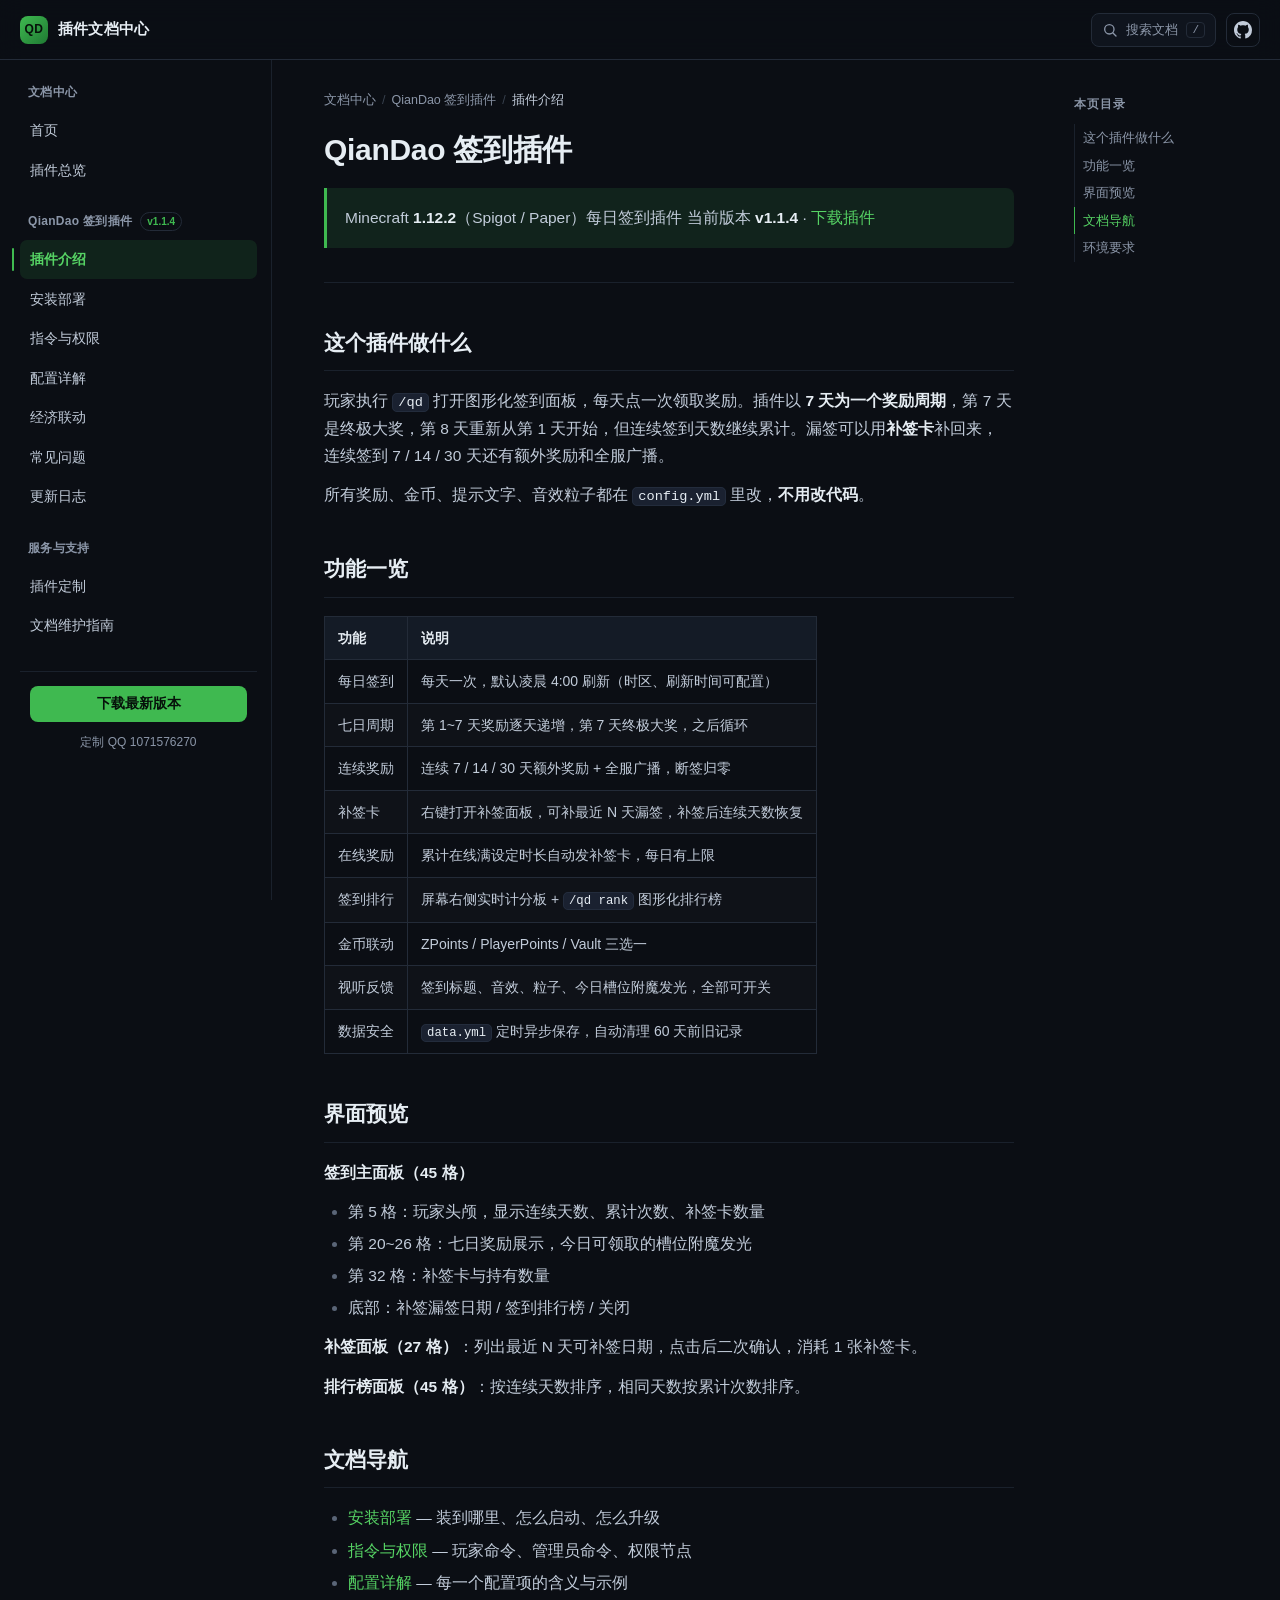
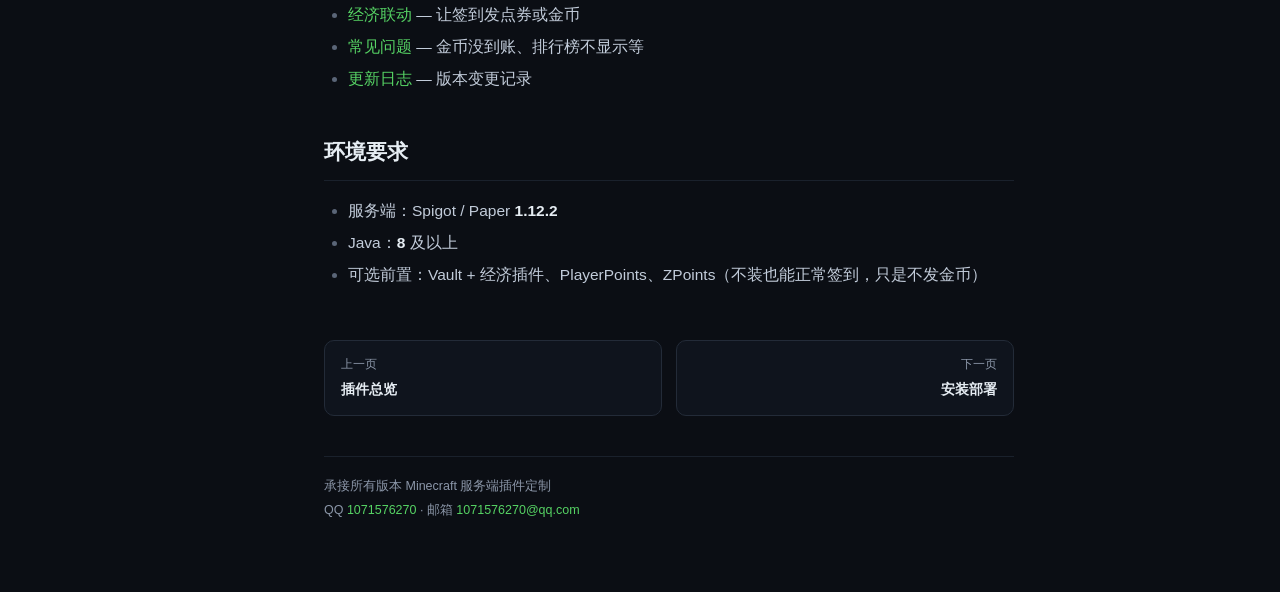
==== docs/qiantao/index.html @ 8c79db89 "feat(docs): 新增 GitHub Pages 文档站 - docs-src/ 存放 Markdown 源文件与站点配置 - tools/build_wiki.py 生成静态站（侧边栏/目录/" ====
<!DOCTYPE html>
<html lang="zh-CN" data-root="../">
<head>
<meta charset="utf-8">
<meta name="viewport" content="width=device-width, initial-scale=1">
<title>插件介绍 · 插件文档中心</title>
<meta name="description" content="QianDao 签到插件功能总览">
<link rel="icon" href="data:image/svg+xml,%3Csvg xmlns='http://www.w3.org/2000/svg' viewBox='0 0 32 32'%3E%3Crect width='32' height='32' rx='7' fill='%230d1117'/%3E%3Cpath d='M9 8h9a5 5 0 0 1 0 10H9z' fill='none' stroke='%233fb950' stroke-width='2.6' stroke-linejoin='round'/%3E%3Cpath d='M9 18h11a5 5 0 0 1 0 10H9z' fill='none' stroke='%23e3b341' stroke-width='2.6' stroke-linejoin='round'/%3E%3C/svg%3E">
<link rel="stylesheet" href="../assets/style.css">
</head>
<body>
<header class="topbar">
  <button class="menu-btn" id="menuBtn" aria-label="菜单">
    <svg viewBox="0 0 24 24" width="20" height="20" aria-hidden="true"><path d="M4 7h16M4 12h16M4 17h16" stroke="currentColor" stroke-width="2" stroke-linecap="round"/></svg>
  </button>
  <a class="brand" href="../index.html">
    <span class="brand-mark">QD</span>
    <span class="brand-text">插件文档中心</span>
  </a>
  <div class="topbar-right">
    <button class="search-btn" id="searchBtn" type="button">
      <svg viewBox="0 0 24 24" width="16" height="16" aria-hidden="true"><circle cx="11" cy="11" r="7" fill="none" stroke="currentColor" stroke-width="2"/><path d="M16.5 16.5 21 21" stroke="currentColor" stroke-width="2" stroke-linecap="round"/></svg>
      <span>搜索文档</span>
      <kbd>/</kbd>
    </button>
    <a class="gh-link" href="https://github.com/zhaobuobuo114/klkhk-plugin_qiandao" target="_blank" rel="noopener" aria-label="GitHub 仓库">
      <svg viewBox="0 0 16 16" width="18" height="18" aria-hidden="true"><path fill="currentColor" d="M8 0C3.58 0 0 3.58 0 8c0 3.54 2.29 6.53 5.47 7.59.4.07.55-.17.55-.38 0-.19-.01-.82-.01-1.49-2.01.37-2.53-.49-2.69-.94-.09-.23-.48-.94-.82-1.13-.28-.15-.68-.52-.01-.53.63-.01 1.08.58 1.23.82.72 1.21 1.87.87 2.33.66.07-.52.28-.87.51-1.07-1.78-.2-3.64-.89-3.64-3.95 0-.87.31-1.59.82-2.15-.08-.2-.36-1.02.08-2.12 0 0 .67-.21 2.2.82.64-.18 1.32-.27 2-.27s1.36.09 2 .27c1.53-1.04 2.2-.82 2.2-.82.44 1.1.16 1.92.08 2.12.51.56.82 1.27.82 2.15 0 3.07-1.87 3.75-3.65 3.95.29.25.54.73.54 1.48 0 1.07-.01 1.93-.01 2.2 0 .21.15.46.55.38A8.01 8.01 0 0 0 16 8c0-4.42-3.58-8-8-8z"/></svg>
    </a>
  </div>
</header>
<div class="scrim" id="scrim"></div>
<div class="layout">
  <aside class="sidebar" id="sidebar">
    <nav class="nav"><div class="nav-group">
<div class="nav-title">文档中心</div>
<ul class="nav-items">
<li><a class="nav-link" href="../index.html">首页</a></li>
<li><a class="nav-link" href="../plugins.html">插件总览</a></li>
</ul></div>
<div class="nav-group">
<div class="nav-title">QianDao 签到插件<span class="nav-badge">v1.1.4</span></div>
<ul class="nav-items">
<li><a class="nav-link is-active" href="../qiantao/index.html">插件介绍</a></li>
<li><a class="nav-link" href="../qiantao/install.html">安装部署</a></li>
<li><a class="nav-link" href="../qiantao/commands.html">指令与权限</a></li>
<li><a class="nav-link" href="../qiantao/config.html">配置详解</a></li>
<li><a class="nav-link" href="../qiantao/economy.html">经济联动</a></li>
<li><a class="nav-link" href="../qiantao/faq.html">常见问题</a></li>
<li><a class="nav-link" href="../qiantao/changelog.html">更新日志</a></li>
</ul></div>
<div class="nav-group">
<div class="nav-title">服务与支持</div>
<ul class="nav-items">
<li><a class="nav-link" href="../custom.html">插件定制</a></li>
<li><a class="nav-link" href="../maintain.html">文档维护指南</a></li>
</ul></div></nav>
    <div class="sidebar-foot">
      <a class="btn-download" href="https://github.com/zhaobuobuo114/klkhk-plugin_qiandao/releases/latest" target="_blank" rel="noopener">下载最新版本</a>
      <div class="sidebar-contact">定制 QQ 1071576270</div>
    </div>
  </aside>
  <main class="main">
    <div class="crumb"><a href="../index.html">文档中心</a><span class="sep">/</span><span>QianDao 签到插件</span><span class="sep">/</span><span class="cur">插件介绍</span></div>
    <article class="markdown"><h1 id="qiandao">QianDao 签到插件</h1>
<blockquote>
<p>Minecraft <strong>1.12.2</strong>（Spigot / Paper）每日签到插件
当前版本 <strong>v1.1.4</strong> · <a target="_blank" rel="noopener" href="https://github.com/zhaobuobuo114/klkhk-plugin_qiandao/releases/latest">下载插件</a></p>
</blockquote>
<hr />
<h2 id="_1">这个插件做什么</h2>
<p>玩家执行 <code>/qd</code> 打开图形化签到面板，每天点一次领取奖励。插件以 <strong>7 天为一个奖励周期</strong>，第 7 天是终极大奖，第 8 天重新从第 1 天开始，但连续签到天数继续累计。漏签可以用<strong>补签卡</strong>补回来，连续签到 7 / 14 / 30 天还有额外奖励和全服广播。</p>
<p>所有奖励、金币、提示文字、音效粒子都在 <code>config.yml</code> 里改，<strong>不用改代码</strong>。</p>
<h2 id="_2">功能一览</h2>
<table>
<thead>
<tr>
<th>功能</th>
<th>说明</th>
</tr>
</thead>
<tbody>
<tr>
<td>每日签到</td>
<td>每天一次，默认凌晨 4:00 刷新（时区、刷新时间可配置）</td>
</tr>
<tr>
<td>七日周期</td>
<td>第 1~7 天奖励逐天递增，第 7 天终极大奖，之后循环</td>
</tr>
<tr>
<td>连续奖励</td>
<td>连续 7 / 14 / 30 天额外奖励 + 全服广播，断签归零</td>
</tr>
<tr>
<td>补签卡</td>
<td>右键打开补签面板，可补最近 N 天漏签，补签后连续天数恢复</td>
</tr>
<tr>
<td>在线奖励</td>
<td>累计在线满设定时长自动发补签卡，每日有上限</td>
</tr>
<tr>
<td>签到排行</td>
<td>屏幕右侧实时计分板 + <code>/qd rank</code> 图形化排行榜</td>
</tr>
<tr>
<td>金币联动</td>
<td>ZPoints / PlayerPoints / Vault 三选一</td>
</tr>
<tr>
<td>视听反馈</td>
<td>签到标题、音效、粒子、今日槽位附魔发光，全部可开关</td>
</tr>
<tr>
<td>数据安全</td>
<td><code>data.yml</code> 定时异步保存，自动清理 60 天前旧记录</td>
</tr>
</tbody>
</table>
<h2 id="_3">界面预览</h2>
<p><strong>签到主面板（45 格）</strong></p>
<ul>
<li>第 5 格：玩家头颅，显示连续天数、累计次数、补签卡数量</li>
<li>第 20~26 格：七日奖励展示，今日可领取的槽位附魔发光</li>
<li>第 32 格：补签卡与持有数量</li>
<li>底部：补签漏签日期 / 签到排行榜 / 关闭</li>
</ul>
<p><strong>补签面板（27 格）</strong>：列出最近 N 天可补签日期，点击后二次确认，消耗 1 张补签卡。</p>
<p><strong>排行榜面板（45 格）</strong>：按连续天数排序，相同天数按累计次数排序。</p>
<h2 id="_4">文档导航</h2>
<ul>
<li><a href="install.html">安装部署</a> — 装到哪里、怎么启动、怎么升级</li>
<li><a href="commands.html">指令与权限</a> — 玩家命令、管理员命令、权限节点</li>
<li><a href="config.html">配置详解</a> — 每一个配置项的含义与示例</li>
<li><a href="economy.html">经济联动</a> — 让签到发点券或金币</li>
<li><a href="faq.html">常见问题</a> — 金币没到账、排行榜不显示等</li>
<li><a href="changelog.html">更新日志</a> — 版本变更记录</li>
</ul>
<h2 id="_5">环境要求</h2>
<ul>
<li>服务端：Spigot / Paper <strong>1.12.2</strong></li>
<li>Java：<strong>8</strong> 及以上</li>
<li>可选前置：Vault + 经济插件、PlayerPoints、ZPoints（不装也能正常签到，只是不发金币）</li>
</ul></article>
    <nav class="pager"><a class="pager-prev" href="../plugins.html"><span>上一页</span><strong>插件总览</strong></a><a class="pager-next" href="../qiantao/install.html"><span>下一页</span><strong>安装部署</strong></a></nav>
    <footer class="pagefoot">
      <div>承接所有版本 Minecraft 服务端插件定制</div>
      <div>QQ <a href="https://wpa.qq.com/msgrd?v=3&uin=1071576270&site=qq&menu=yes" target="_blank" rel="noopener">1071576270</a> · 邮箱 <a href="mailto:1071576270@qq.com">1071576270@qq.com</a></div>
    </footer>
  </main>
  <aside class="toc" id="toc">
    <div class="toc-title">本页目录</div>
    <ul class="toc-list"><li><a href="#_1">这个插件做什么</a></li><li><a href="#_2">功能一览</a></li><li><a href="#_3">界面预览</a></li><li><a href="#_4">文档导航</a></li><li><a href="#_5">环境要求</a></li></ul>
  </aside>
</div>
<div class="search-modal" id="searchModal" hidden>
  <div class="search-panel">
    <div class="search-head">
      <svg viewBox="0 0 24 24" width="18" height="18" aria-hidden="true"><circle cx="11" cy="11" r="7" fill="none" stroke="currentColor" stroke-width="2"/><path d="M16.5 16.5 21 21" stroke="currentColor" stroke-width="2" stroke-linecap="round"/></svg>
      <input id="searchInput" type="search" placeholder="搜索文档标题、配置项、指令…" autocomplete="off">
      <button id="searchClose" type="button" aria-label="关闭">ESC</button>
    </div>
    <div class="search-results" id="searchResults"></div>
  </div>
</div>
<script src="../assets/app.js"></script>
</body>
</html>
---- docs/assets/style.css ----
:root {
  --bg: #0b0e14;
  --bg-soft: #0e131b;
  --panel: #0f141d;
  --panel-2: #141b26;
  --border: #232b38;
  --border-soft: #1a212c;
  --text: #e6edf3;
  --text-2: #c2ccda;
  --muted: #8b96a8;
  --accent: #3fb950;
  --accent-2: #56d364;
  --accent-soft: rgba(63, 185, 80, 0.12);
  --gold: #e3b341;
  --radius: 10px;
  --topbar-h: 60px;
  --sidebar-w: 272px;
  --toc-w: 214px;
  --font: -apple-system, BlinkMacSystemFont, "Segoe UI", "PingFang SC",
    "Hiragino Sans GB", "Microsoft YaHei", "Helvetica Neue", Arial, sans-serif;
  --mono: ui-monospace, SFMono-Regular, "JetBrains Mono", "Cascadia Code",
    Consolas, "Liberation Mono", monospace;
}

* { box-sizing: border-box; }
html { scroll-behavior: smooth; scroll-padding-top: 84px; }

body {
  margin: 0;
  background: var(--bg);
  color: var(--text);
  font-family: var(--font);
  font-size: 15.5px;
  line-height: 1.75;
  -webkit-font-smoothing: antialiased;
}

a { color: var(--accent-2); text-decoration: none; }
a:hover { text-decoration: underline; }

/* topbar */
.topbar {
  position: sticky;
  top: 0;
  z-index: 50;
  height: var(--topbar-h);
  display: flex;
  align-items: center;
  gap: 12px;
  padding: 0 20px;
  background: rgba(11, 14, 20, 0.86);
  backdrop-filter: saturate(160%) blur(12px);
  border-bottom: 1px solid var(--border);
}

.menu-btn {
  display: none;
  align-items: center;
  justify-content: center;
  width: 34px;
  height: 34px;
  border: 1px solid var(--border);
  border-radius: 8px;
  background: transparent;
  color: var(--text-2);
  cursor: pointer;
}

.brand {
  display: flex;
  align-items: center;
  gap: 10px;
  color: var(--text);
  font-weight: 650;
  letter-spacing: 0.2px;
}
.brand:hover { text-decoration: none; }

.brand-mark {
  display: inline-flex;
  align-items: center;
  justify-content: center;
  width: 28px;
  height: 28px;
  border-radius: 8px;
  background: linear-gradient(135deg, var(--accent) 0%, #1f7a33 100%);
  color: #06110a;
  font-size: 12px;
  font-weight: 800;
  letter-spacing: 0.4px;
}
.brand-text { font-size: 15px; }

.topbar-right { margin-left: auto; display: flex; align-items: center; gap: 10px; }

.search-btn {
  display: flex;
  align-items: center;
  gap: 8px;
  height: 34px;
  padding: 0 10px;
  border: 1px solid var(--border);
  border-radius: 8px;
  background: var(--panel);
  color: var(--muted);
  font-size: 13px;
  font-family: inherit;
  cursor: pointer;
  transition: border-color 0.15s, color 0.15s;
}
.search-btn:hover { border-color: #354152; color: var(--text-2); }
.search-btn kbd {
  font-family: var(--mono);
  font-size: 11px;
  padding: 1px 5px;
  border: 1px solid var(--border);
  border-radius: 4px;
  color: var(--muted);
}

.gh-link {
  display: inline-flex;
  align-items: center;
  justify-content: center;
  width: 34px;
  height: 34px;
  border: 1px solid var(--border);
  border-radius: 8px;
  color: var(--text-2);
}
.gh-link:hover { border-color: #354152; }

/* layout */
.layout {
  display: grid;
  grid-template-columns: var(--sidebar-w) minmax(0, 1fr) var(--toc-w);
  align-items: start;
  max-width: 1440px;
  margin: 0 auto;
}

.sidebar {
  position: sticky;
  top: var(--topbar-h);
  height: calc(100vh - var(--topbar-h));
  overflow-y: auto;
  padding: 22px 14px 28px 20px;
  border-right: 1px solid var(--border-soft);
}
.sidebar::-webkit-scrollbar, .toc::-webkit-scrollbar { width: 8px; }
.sidebar::-webkit-scrollbar-thumb, .toc::-webkit-scrollbar-thumb {
  background: #1e2632;
  border-radius: 4px;
}

.nav-group { margin-bottom: 22px; }
.nav-title {
  display: flex;
  align-items: center;
  gap: 8px;
  padding: 0 8px;
  margin-bottom: 8px;
  font-size: 12px;
  font-weight: 700;
  letter-spacing: 0.3px;
  color: var(--muted);
}
.nav-badge {
  padding: 0 6px;
  border: 1px solid var(--border);
  border-radius: 20px;
  font-size: 10px;
  letter-spacing: 0;
  color: var(--accent);
  text-transform: none;
}
.nav-items { list-style: none; margin: 0; padding: 0; }
.nav-link {
  position: relative;
  display: block;
  padding: 7px 10px;
  margin: 1px 0;
  border-radius: 7px;
  color: var(--text-2);
  font-size: 14px;
  transition: background 0.12s, color 0.12s;
}
.nav-link:hover { background: var(--panel-2); color: var(--text); text-decoration: none; }
.nav-link.is-active { background: var(--accent-soft); color: var(--accent-2); font-weight: 600; }
.nav-link.is-active::before {
  content: "";
  position: absolute;
  left: -8px;
  top: 8px;
  bottom: 8px;
  width: 2px;
  border-radius: 2px;
  background: var(--accent);
}

.sidebar-foot {
  margin-top: 26px;
  padding: 14px 10px 0;
  border-top: 1px solid var(--border-soft);
}
.btn-download {
  display: flex;
  align-items: center;
  justify-content: center;
  height: 36px;
  border-radius: 8px;
  background: var(--accent);
  color: #06110a;
  font-size: 13.5px;
  font-weight: 650;
}
.btn-download:hover { background: var(--accent-2); text-decoration: none; }
.sidebar-contact { margin-top: 10px; text-align: center; font-size: 12px; color: var(--muted); }

/* main */
.main { min-width: 0; padding: 30px 52px 70px; }

.crumb {
  display: flex;
  flex-wrap: wrap;
  gap: 6px;
  align-items: center;
  font-size: 12.5px;
  color: var(--muted);
  margin-bottom: 18px;
}
.crumb a { color: var(--muted); }
.crumb .sep { color: #39424f; }
.crumb .cur { color: var(--text-2); }

.markdown { max-width: 820px; }
.markdown > h1 {
  margin: 0 0 18px;
  font-size: 30px;
  line-height: 1.35;
  letter-spacing: -0.3px;
  font-weight: 700;
}
.markdown h2 {
  margin: 42px 0 16px;
  padding-bottom: 9px;
  font-size: 21px;
  font-weight: 650;
  border-bottom: 1px solid var(--border-soft);
  scroll-margin-top: 84px;
}
.markdown h3 { margin: 30px 0 12px; font-size: 17px; font-weight: 650; scroll-margin-top: 84px; }
.markdown h4 { margin: 24px 0 10px; font-size: 15.5px; }
.markdown p { margin: 12px 0; color: var(--text-2); }
.markdown ul, .markdown ol { margin: 12px 0; padding-left: 24px; color: var(--text-2); }
.markdown li { margin: 5px 0; }
.markdown li::marker { color: #5a6577; }
.markdown hr { margin: 34px 0; border: 0; height: 1px; background: var(--border-soft); }
.markdown strong { color: var(--text); }

.markdown blockquote {
  margin: 18px 0;
  padding: 12px 18px;
  border-left: 3px solid var(--accent);
  border-radius: 0 8px 8px 0;
  background: var(--accent-soft);
  color: var(--text-2);
}
.markdown blockquote p { margin: 4px 0; }

.markdown p, .markdown li, .markdown td, .markdown blockquote { overflow-wrap: break-word; }

.markdown code {
  font-family: var(--mono);
  font-size: 0.88em;
  padding: 1px 5px;
  border-radius: 5px;
  background: #1a2130;
  border: 1px solid #232c3c;
  color: #e6edf3;
  white-space: normal;
  overflow-wrap: anywhere;
}
.markdown pre {
  position: relative;
  margin: 16px 0;
  padding: 16px 18px;
  overflow-x: auto;
  border: 1px solid var(--border);
  border-radius: var(--radius);
  background: #090d13;
  line-height: 1.6;
}
.markdown pre code {
  padding: 0;
  border: 0;
  background: none;
  font-size: 13px;
  white-space: pre;
  color: #d7e0ea;
}

.copy-btn {
  position: absolute;
  top: 8px;
  right: 8px;
  padding: 3px 9px;
  border: 1px solid var(--border);
  border-radius: 6px;
  background: var(--panel-2);
  color: var(--muted);
  font-size: 11.5px;
  font-family: var(--font);
  cursor: pointer;
  opacity: 0;
  transition: opacity 0.15s, color 0.15s;
}
.markdown pre:hover .copy-btn { opacity: 1; }
.copy-btn:hover { color: var(--text); }
.copy-btn.is-done { color: var(--accent-2); border-color: var(--accent); }

.markdown table {
  width: 100%;
  margin: 18px 0;
  border-collapse: collapse;
  font-size: 14px;
  display: block;
  overflow-x: auto;
}
.markdown table thead { background: var(--panel-2); }
.markdown table th, .markdown table td {
  padding: 9px 13px;
  border: 1px solid var(--border);
  text-align: left;
  vertical-align: top;
}
.markdown table th { font-weight: 650; color: var(--text); white-space: nowrap; }
.markdown table td { color: var(--text-2); }
.markdown table tbody tr:nth-child(2n) { background: rgba(255, 255, 255, 0.015); }

/* toc */
.toc {
  position: sticky;
  top: var(--topbar-h);
  max-height: calc(100vh - var(--topbar-h));
  overflow-y: auto;
  padding: 34px 18px 30px 8px;
  font-size: 13px;
}
.toc-title {
  font-size: 11.5px;
  font-weight: 700;
  letter-spacing: 0.9px;
  text-transform: uppercase;
  color: var(--muted);
  margin-bottom: 10px;
}
.toc-list, .toc-sub { list-style: none; margin: 0; padding: 0; }
.toc-sub { padding-left: 12px; }
.toc-list a {
  display: block;
  padding: 4px 8px;
  border-left: 1px solid var(--border-soft);
  color: var(--muted);
  line-height: 1.5;
}
.toc-list a:hover { color: var(--text-2); text-decoration: none; }
.toc-list a.is-active { color: var(--accent-2); border-left-color: var(--accent); }
.toc-empty { color: #4b5566; font-size: 12.5px; }

/* pager + footer */
.pager {
  display: grid;
  grid-template-columns: 1fr 1fr;
  gap: 14px;
  max-width: 820px;
  margin: 52px 0 0;
}
.pager a {
  display: flex;
  flex-direction: column;
  gap: 3px;
  padding: 13px 16px;
  border: 1px solid var(--border);
  border-radius: var(--radius);
  background: var(--panel);
  color: var(--text-2);
}
.pager a:hover { border-color: #3a4759; text-decoration: none; }
.pager span { font-size: 11.5px; color: var(--muted); }
.pager strong { font-size: 14px; font-weight: 600; color: var(--text); }
.pager-next { text-align: right; grid-column: 2; }
.pager-prev { grid-column: 1; }

.pagefoot {
  max-width: 820px;
  margin-top: 40px;
  padding-top: 18px;
  border-top: 1px solid var(--border-soft);
  font-size: 12.5px;
  color: var(--muted);
  line-height: 1.9;
}

/* search */
.search-modal {
  position: fixed;
  inset: 0;
  z-index: 100;
  display: flex;
  align-items: flex-start;
  justify-content: center;
  padding: 10vh 16px;
  background: rgba(3, 6, 10, 0.72);
  backdrop-filter: blur(4px);
}
.search-modal[hidden] { display: none; }
.search-panel {
  width: 100%;
  max-width: 640px;
  border: 1px solid #2b3648;
  border-radius: 12px;
  background: var(--bg-soft);
  box-shadow: 0 24px 70px rgba(0, 0, 0, 0.55);
  overflow: hidden;
}
.search-head {
  display: flex;
  align-items: center;
  gap: 10px;
  padding: 12px 14px;
  border-bottom: 1px solid var(--border);
  color: var(--muted);
}
.search-head input {
  flex: 1;
  border: 0;
  outline: 0;
  background: transparent;
  color: var(--text);
  font-size: 15px;
  font-family: inherit;
}
.search-head input::placeholder { color: #5c6779; }
.search-head button {
  border: 1px solid var(--border);
  border-radius: 5px;
  background: var(--panel-2);
  color: var(--muted);
  font-size: 11px;
  padding: 2px 6px;
  cursor: pointer;
}
.search-results { max-height: 58vh; overflow-y: auto; padding: 8px; }
.search-item { display: block; padding: 10px 12px; border-radius: 8px; color: var(--text-2); }
.search-item:hover, .search-item.is-cursor { background: var(--panel-2); text-decoration: none; }
.search-item b { color: var(--text); font-weight: 600; }
.search-item em {
  font-style: normal;
  color: var(--accent-2);
  background: var(--accent-soft);
  border-radius: 3px;
  padding: 0 2px;
}
.search-item .s-group { font-size: 11px; color: var(--muted); margin-left: 8px; }
.search-item .s-snippet {
  display: block;
  margin-top: 3px;
  font-size: 12.5px;
  color: var(--muted);
  overflow: hidden;
  text-overflow: ellipsis;
  white-space: nowrap;
}
.search-empty { padding: 22px; text-align: center; color: var(--muted); font-size: 13.5px; }

/* responsive */
.scrim { display: none; }

@media (max-width: 1180px) {
  .layout { grid-template-columns: var(--sidebar-w) minmax(0, 1fr); }
  .toc { display: none; }
}

@media (max-width: 900px) {
  .layout { grid-template-columns: minmax(0, 1fr); }
  .menu-btn { display: inline-flex; }
  .search-btn span, .search-btn kbd { display: none; }
  .search-btn { width: 34px; justify-content: center; padding: 0; }

  .sidebar {
    position: fixed;
    top: var(--topbar-h);
    left: 0;
    z-index: 60;
    width: 280px;
    background: var(--panel);
    border-right: 1px solid var(--border);
    transform: translateX(-102%);
    transition: transform 0.2s ease;
  }
  body.nav-open .sidebar { transform: translateX(0); }
  body.nav-open .scrim {
    display: block;
    position: fixed;
    inset: var(--topbar-h) 0 0;
    z-index: 55;
    background: rgba(0, 0, 0, 0.45);
  }

  .main { padding: 22px 20px 60px; }
  .markdown > h1 { font-size: 25px; }
  .markdown h2 { font-size: 19px; }
  .pager { grid-template-columns: 1fr; }
  .pager-next, .pager-prev { grid-column: 1; text-align: left; }
}
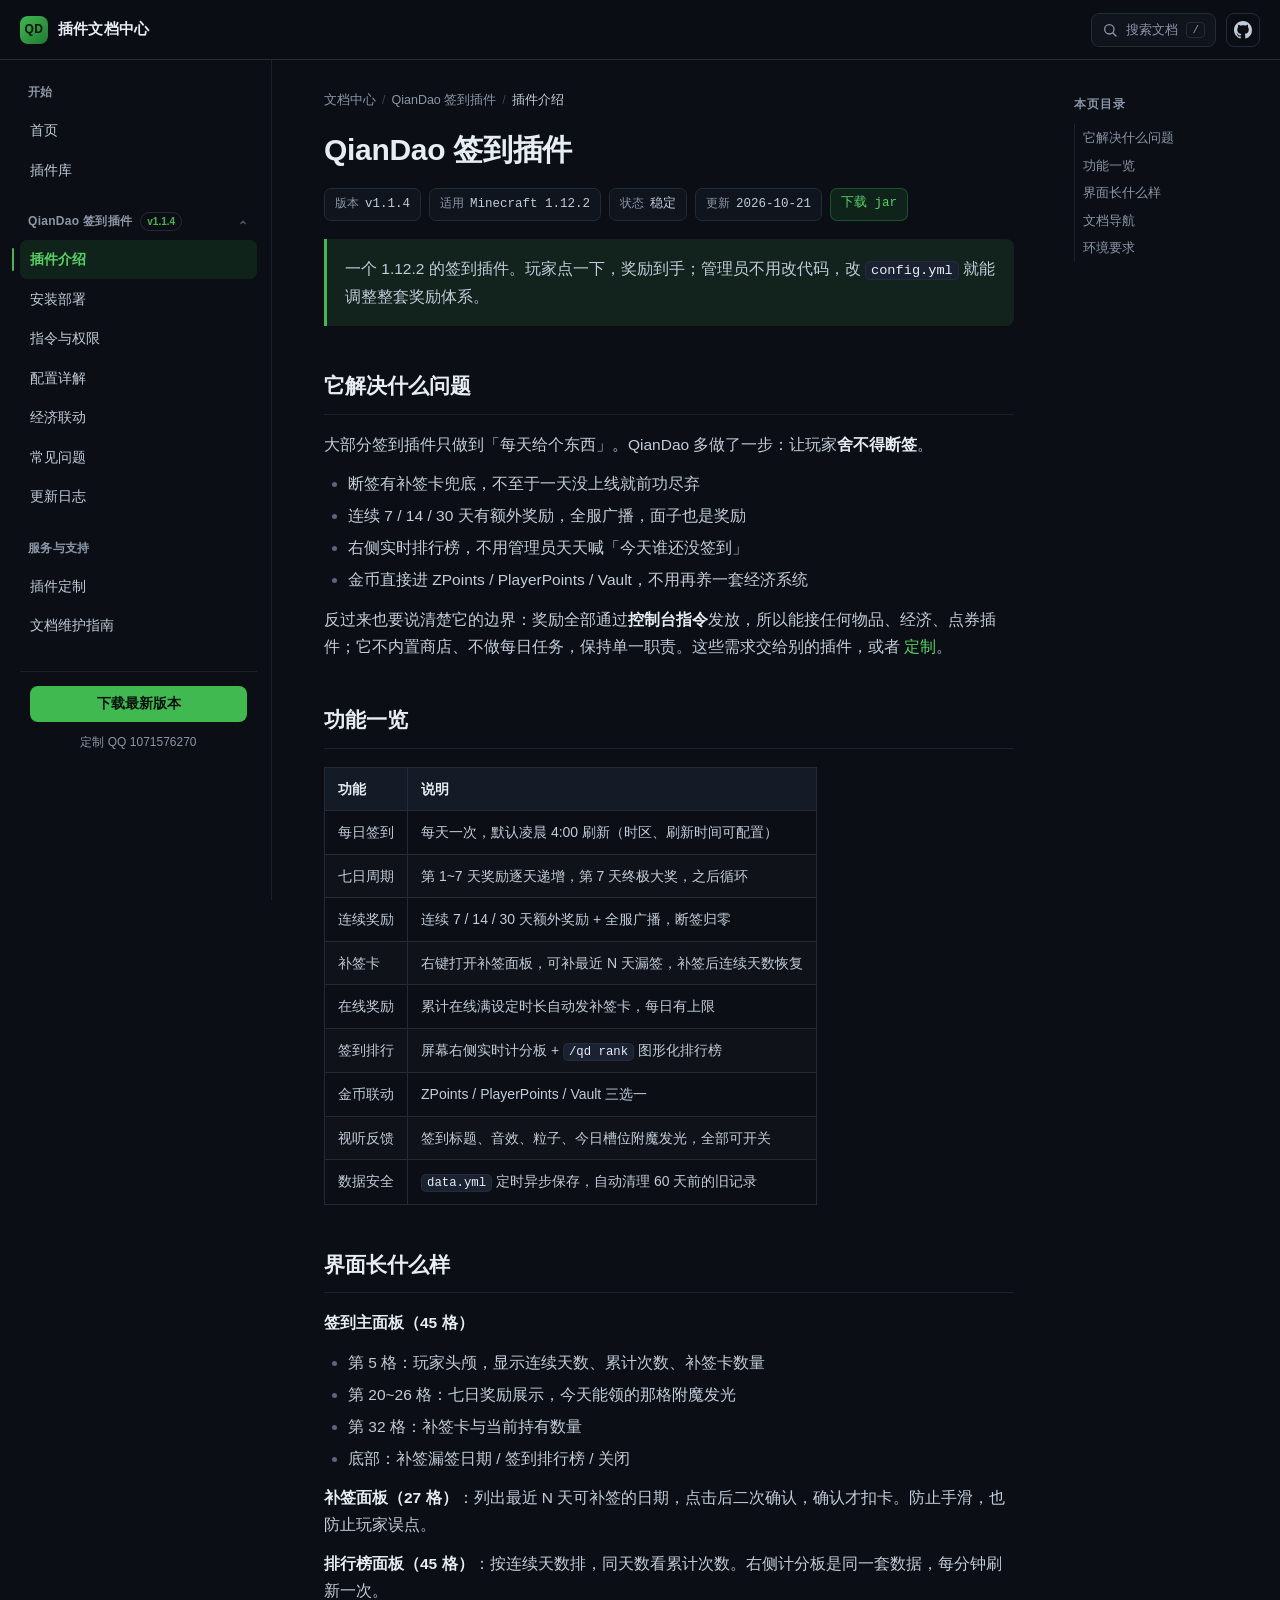
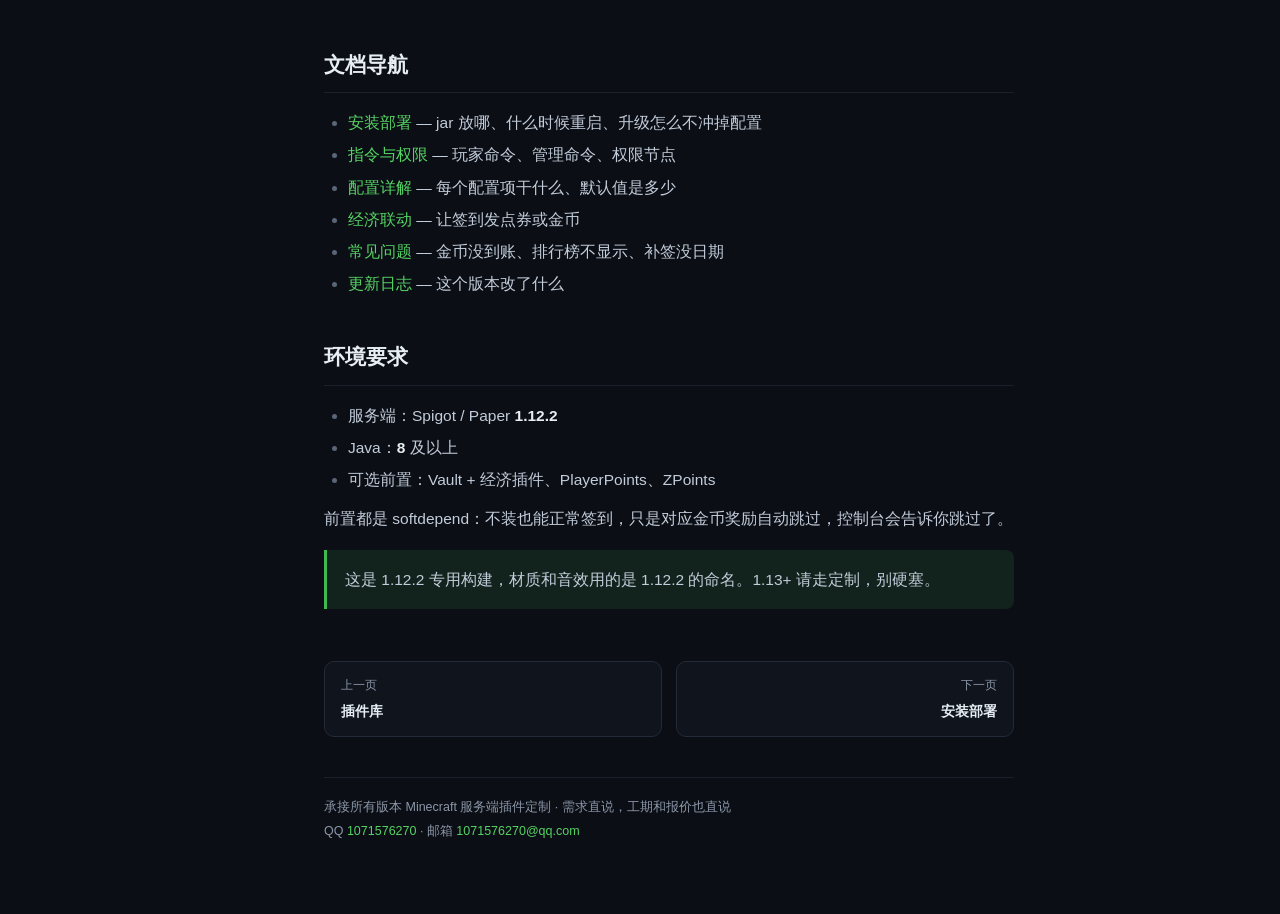
==== commit eeac33d7: "feat(docs): 改版为多插件总站 - 首页改为总站入口：hero、统计、插件卡片网格、阅读路径 - 新增 plugins 数据源，首页与插件库卡片自动生成 - 侧边栏插件分组可折叠，支持多插件" ====
--- a/docs/qiantao/index.html
+++ b/docs/qiantao/index.html
@@ -3,7 +3,7 @@
 <head>
 <meta charset="utf-8">
 <meta name="viewport" content="width=device-width, initial-scale=1">
-<title>插件介绍 · 插件文档中心</title>
+<title>QianDao · 插件介绍 · 插件文档中心</title>
 <meta name="description" content="QianDao 签到插件功能总览">
 <link rel="icon" href="data:image/svg+xml,%3Csvg xmlns='http://www.w3.org/2000/svg' viewBox='0 0 32 32'%3E%3Crect width='32' height='32' rx='7' fill='%230d1117'/%3E%3Cpath d='M9 8h9a5 5 0 0 1 0 10H9z' fill='none' stroke='%233fb950' stroke-width='2.6' stroke-linejoin='round'/%3E%3Cpath d='M9 18h11a5 5 0 0 1 0 10H9z' fill='none' stroke='%23e3b341' stroke-width='2.6' stroke-linejoin='round'/%3E%3C/svg%3E">
 <link rel="stylesheet" href="../assets/style.css">
@@ -32,13 +32,14 @@
 <div class="layout">
   <aside class="sidebar" id="sidebar">
     <nav class="nav"><div class="nav-group">
-<div class="nav-title">文档中心</div>
+<div class="nav-title">开始</div>
 <ul class="nav-items">
 <li><a class="nav-link" href="../index.html">首页</a></li>
-<li><a class="nav-link" href="../plugins.html">插件总览</a></li>
-</ul></div>
-<div class="nav-group">
-<div class="nav-title">QianDao 签到插件<span class="nav-badge">v1.1.4</span></div>
+<li><a class="nav-link" href="../plugins.html">插件库</a></li>
+</ul>
+</div>
+<details class="nav-group nav-collapse" open>
+<summary class="nav-title">QianDao 签到插件<span class="nav-badge">v1.1.4</span><svg class="nav-chevron" viewBox="0 0 16 16" width="12" height="12" aria-hidden="true"><path d="M5 6l3 3 3-3" fill="none" stroke="currentColor" stroke-width="1.6" stroke-linecap="round" stroke-linejoin="round"/></svg></summary>
 <ul class="nav-items">
 <li><a class="nav-link is-active" href="../qiantao/index.html">插件介绍</a></li>
 <li><a class="nav-link" href="../qiantao/install.html">安装部署</a></li>
@@ -47,13 +48,15 @@
 <li><a class="nav-link" href="../qiantao/economy.html">经济联动</a></li>
 <li><a class="nav-link" href="../qiantao/faq.html">常见问题</a></li>
 <li><a class="nav-link" href="../qiantao/changelog.html">更新日志</a></li>
-</ul></div>
+</ul>
+</details>
 <div class="nav-group">
 <div class="nav-title">服务与支持</div>
 <ul class="nav-items">
 <li><a class="nav-link" href="../custom.html">插件定制</a></li>
 <li><a class="nav-link" href="../maintain.html">文档维护指南</a></li>
-</ul></div></nav>
+</ul>
+</div></nav>
     <div class="sidebar-foot">
       <a class="btn-download" href="https://github.com/zhaobuobuo114/klkhk-plugin_qiandao/releases/latest" target="_blank" rel="noopener">下载最新版本</a>
       <div class="sidebar-contact">定制 QQ 1071576270</div>
@@ -62,14 +65,20 @@
   <main class="main">
     <div class="crumb"><a href="../index.html">文档中心</a><span class="sep">/</span><span>QianDao 签到插件</span><span class="sep">/</span><span class="cur">插件介绍</span></div>
     <article class="markdown"><h1 id="qiandao">QianDao 签到插件</h1>
+<div class="meta-bar"><span class="meta-chip"><b>版本</b>v1.1.4</span><span class="meta-chip"><b>适用</b>Minecraft 1.12.2</span><span class="meta-chip"><b>状态</b>稳定</span><span class="meta-chip"><b>更新</b>2026-10-21</span><a class="meta-chip meta-chip-link" href="https://github.com/zhaobuobuo114/klkhk-plugin_qiandao/releases/latest" target="_blank" rel="noopener">下载 jar</a></div>
+
 <blockquote>
-<p>Minecraft <strong>1.12.2</strong>（Spigot / Paper）每日签到插件
-当前版本 <strong>v1.1.4</strong> · <a target="_blank" rel="noopener" href="https://github.com/zhaobuobuo114/klkhk-plugin_qiandao/releases/latest">下载插件</a></p>
+<p>一个 1.12.2 的签到插件。玩家点一下，奖励到手；管理员不用改代码，改 <code>config.yml</code> 就能调整整套奖励体系。</p>
 </blockquote>
-<hr />
-<h2 id="_1">这个插件做什么</h2>
-<p>玩家执行 <code>/qd</code> 打开图形化签到面板，每天点一次领取奖励。插件以 <strong>7 天为一个奖励周期</strong>，第 7 天是终极大奖，第 8 天重新从第 1 天开始，但连续签到天数继续累计。漏签可以用<strong>补签卡</strong>补回来，连续签到 7 / 14 / 30 天还有额外奖励和全服广播。</p>
-<p>所有奖励、金币、提示文字、音效粒子都在 <code>config.yml</code> 里改，<strong>不用改代码</strong>。</p>
+<h2 id="_1">它解决什么问题</h2>
+<p>大部分签到插件只做到「每天给个东西」。QianDao 多做了一步：让玩家<strong>舍不得断签</strong>。</p>
+<ul>
+<li>断签有补签卡兜底，不至于一天没上线就前功尽弃</li>
+<li>连续 7 / 14 / 30 天有额外奖励，全服广播，面子也是奖励</li>
+<li>右侧实时排行榜，不用管理员天天喊「今天谁还没签到」</li>
+<li>金币直接进 ZPoints / PlayerPoints / Vault，不用再养一套经济系统</li>
+</ul>
+<p>反过来也要说清楚它的边界：奖励全部通过<strong>控制台指令</strong>发放，所以能接任何物品、经济、点券插件；它不内置商店、不做每日任务，保持单一职责。这些需求交给别的插件，或者 <a href="../custom.html">定制</a>。</p>
 <h2 id="_2">功能一览</h2>
 <table>
 <thead>
@@ -113,44 +122,48 @@
 </tr>
 <tr>
 <td>数据安全</td>
-<td><code>data.yml</code> 定时异步保存，自动清理 60 天前旧记录</td>
+<td><code>data.yml</code> 定时异步保存，自动清理 60 天前的旧记录</td>
 </tr>
 </tbody>
 </table>
-<h2 id="_3">界面预览</h2>
+<h2 id="_3">界面长什么样</h2>
 <p><strong>签到主面板（45 格）</strong></p>
 <ul>
 <li>第 5 格：玩家头颅，显示连续天数、累计次数、补签卡数量</li>
-<li>第 20~26 格：七日奖励展示，今日可领取的槽位附魔发光</li>
-<li>第 32 格：补签卡与持有数量</li>
+<li>第 20~26 格：七日奖励展示，今天能领的那格附魔发光</li>
+<li>第 32 格：补签卡与当前持有数量</li>
 <li>底部：补签漏签日期 / 签到排行榜 / 关闭</li>
 </ul>
-<p><strong>补签面板（27 格）</strong>：列出最近 N 天可补签日期，点击后二次确认，消耗 1 张补签卡。</p>
-<p><strong>排行榜面板（45 格）</strong>：按连续天数排序，相同天数按累计次数排序。</p>
+<p><strong>补签面板（27 格）</strong>：列出最近 N 天可补签的日期，点击后二次确认，确认才扣卡。防止手滑，也防止玩家误点。</p>
+<p><strong>排行榜面板（45 格）</strong>：按连续天数排，同天数看累计次数。右侧计分板是同一套数据，每分钟刷新一次。</p>
 <h2 id="_4">文档导航</h2>
 <ul>
-<li><a href="install.html">安装部署</a> — 装到哪里、怎么启动、怎么升级</li>
-<li><a href="commands.html">指令与权限</a> — 玩家命令、管理员命令、权限节点</li>
-<li><a href="config.html">配置详解</a> — 每一个配置项的含义与示例</li>
+<li><a href="install.html">安装部署</a> — jar 放哪、什么时候重启、升级怎么不冲掉配置</li>
+<li><a href="commands.html">指令与权限</a> — 玩家命令、管理命令、权限节点</li>
+<li><a href="config.html">配置详解</a> — 每个配置项干什么、默认值是多少</li>
 <li><a href="economy.html">经济联动</a> — 让签到发点券或金币</li>
-<li><a href="faq.html">常见问题</a> — 金币没到账、排行榜不显示等</li>
-<li><a href="changelog.html">更新日志</a> — 版本变更记录</li>
+<li><a href="faq.html">常见问题</a> — 金币没到账、排行榜不显示、补签没日期</li>
+<li><a href="changelog.html">更新日志</a> — 这个版本改了什么</li>
 </ul>
 <h2 id="_5">环境要求</h2>
 <ul>
 <li>服务端：Spigot / Paper <strong>1.12.2</strong></li>
 <li>Java：<strong>8</strong> 及以上</li>
-<li>可选前置：Vault + 经济插件、PlayerPoints、ZPoints（不装也能正常签到，只是不发金币）</li>
-</ul></article>
-    <nav class="pager"><a class="pager-prev" href="../plugins.html"><span>上一页</span><strong>插件总览</strong></a><a class="pager-next" href="../qiantao/install.html"><span>下一页</span><strong>安装部署</strong></a></nav>
+<li>可选前置：Vault + 经济插件、PlayerPoints、ZPoints</li>
+</ul>
+<p>前置都是 softdepend：不装也能正常签到，只是对应金币奖励自动跳过，控制台会告诉你跳过了。</p>
+<blockquote>
+<p>这是 1.12.2 专用构建，材质和音效用的是 1.12.2 的命名。1.13+ 请走定制，别硬塞。</p>
+</blockquote></article>
+    <nav class="pager"><a class="pager-prev" href="../plugins.html"><span>上一页</span><strong>插件库</strong></a><a class="pager-next" href="../qiantao/install.html"><span>下一页</span><strong>安装部署</strong></a></nav>
     <footer class="pagefoot">
-      <div>承接所有版本 Minecraft 服务端插件定制</div>
+      <div>承接所有版本 Minecraft 服务端插件定制 · 需求直说，工期和报价也直说</div>
       <div>QQ <a href="https://wpa.qq.com/msgrd?v=3&uin=1071576270&site=qq&menu=yes" target="_blank" rel="noopener">1071576270</a> · 邮箱 <a href="mailto:1071576270@qq.com">1071576270@qq.com</a></div>
     </footer>
   </main>
   <aside class="toc" id="toc">
     <div class="toc-title">本页目录</div>
-    <ul class="toc-list"><li><a href="#_1">这个插件做什么</a></li><li><a href="#_2">功能一览</a></li><li><a href="#_3">界面预览</a></li><li><a href="#_4">文档导航</a></li><li><a href="#_5">环境要求</a></li></ul>
+    <ul class="toc-list"><li><a href="#_1">它解决什么问题</a></li><li><a href="#_2">功能一览</a></li><li><a href="#_3">界面长什么样</a></li><li><a href="#_4">文档导航</a></li><li><a href="#_5">环境要求</a></li></ul>
   </aside>
 </div>
 <div class="search-modal" id="searchModal" hidden>
--- a/docs/assets/style.css
+++ b/docs/assets/style.css
@@ -514,3 +514,198 @@
   .pager { grid-template-columns: 1fr; }
   .pager-next, .pager-prev { grid-column: 1; text-align: left; }
 }
+
+/* ---------- collapsible nav ---------- */
+.nav-collapse { margin-bottom: 22px; }
+.nav-collapse > summary {
+  list-style: none;
+  cursor: pointer;
+  user-select: none;
+  margin-bottom: 8px;
+}
+.nav-collapse > summary::-webkit-details-marker { display: none; }
+.nav-collapse > summary::marker { content: ""; }
+.nav-chevron { margin-left: auto; opacity: 0.55; transition: transform 0.15s ease; }
+.nav-collapse[open] .nav-chevron { transform: rotate(180deg); }
+.nav-collapse:not([open]) > summary:hover { color: var(--text-2); }
+
+/* ---------- hero ---------- */
+.hero { padding: 6px 0 26px; }
+.hero-tag {
+  display: inline-flex;
+  align-items: center;
+  gap: 6px;
+  padding: 3px 10px;
+  margin-bottom: 14px;
+  border: 1px solid rgba(63, 185, 80, 0.35);
+  border-radius: 999px;
+  background: var(--accent-soft);
+  color: var(--accent-2);
+  font-size: 12px;
+  letter-spacing: 0.4px;
+}
+.hero h1 {
+  margin: 0 0 14px;
+  font-size: 34px;
+  line-height: 1.32;
+  letter-spacing: -0.5px;
+}
+.hero-sub {
+  margin: 0;
+  max-width: 640px;
+  color: var(--muted);
+  font-size: 16px;
+  line-height: 1.8;
+}
+
+/* ---------- stats ---------- */
+.stat-row {
+  display: flex;
+  flex-wrap: wrap;
+  gap: 0;
+  margin: 4px 0 8px;
+  padding: 16px 4px;
+  border-top: 1px solid var(--border-soft);
+  border-bottom: 1px solid var(--border-soft);
+}
+.stat {
+  display: flex;
+  flex-direction: column;
+  gap: 2px;
+  padding: 0 26px;
+  border-left: 1px solid var(--border-soft);
+}
+.stat:first-child { padding-left: 4px; border-left: 0; }
+.stat b { font-size: 22px; font-weight: 700; letter-spacing: -0.3px; color: var(--text); }
+.stat span { font-size: 12px; color: var(--muted); }
+
+/* ---------- plugin cards ---------- */
+.plugin-grid {
+  display: grid;
+  grid-template-columns: repeat(auto-fill, minmax(258px, 1fr));
+  gap: 16px;
+  margin: 20px 0 12px;
+}
+.plugin-card {
+  display: flex;
+  flex-direction: column;
+  gap: 10px;
+  padding: 18px 18px 14px;
+  border: 1px solid var(--border);
+  border-radius: 12px;
+  background: linear-gradient(180deg, #111823 0%, #0d131c 100%);
+  transition: border-color 0.15s, transform 0.15s;
+}
+.plugin-card:hover { border-color: #3a4759; transform: translateY(-2px); }
+.pc-top { display: flex; align-items: center; justify-content: space-between; gap: 10px; }
+.pc-name { font-size: 17px; font-weight: 650; color: var(--text); }
+.pc-ver {
+  margin-left: 8px;
+  font-family: var(--mono);
+  font-size: 11px;
+  font-weight: 400;
+  color: var(--muted);
+}
+.pc-status {
+  padding: 1px 8px;
+  border-radius: 999px;
+  font-size: 11px;
+  white-space: nowrap;
+}
+.pc-status.is-stable { color: var(--accent-2); background: var(--accent-soft); border: 1px solid rgba(63,185,80,.3); }
+.pc-status.is-beta { color: var(--gold); background: rgba(227,179,65,.1); border: 1px solid rgba(227,179,65,.3); }
+.pc-status.is-wip { color: var(--muted); background: var(--panel-2); border: 1px solid var(--border); }
+.pc-desc { margin: 0; font-size: 13.5px; line-height: 1.75; color: var(--muted); flex: 1; }
+.pc-tags { display: flex; flex-wrap: wrap; gap: 6px; }
+.pc-tag {
+  padding: 1px 7px;
+  border: 1px solid var(--border);
+  border-radius: 5px;
+  background: var(--panel-2);
+  color: var(--muted);
+  font-size: 11.5px;
+}
+.pc-tag-mc { color: var(--text-2); border-color: #2d3a4c; }
+.pc-actions {
+  display: flex;
+  gap: 8px;
+  margin-top: 4px;
+  padding-top: 12px;
+  border-top: 1px solid var(--border-soft);
+}
+.pc-btn {
+  padding: 5px 12px;
+  border-radius: 7px;
+  background: var(--accent-soft);
+  border: 1px solid rgba(63, 185, 80, 0.3);
+  color: var(--accent-2);
+  font-size: 13px;
+}
+.pc-btn:hover { background: rgba(63, 185, 80, 0.2); text-decoration: none; }
+.pc-btn-ghost { background: transparent; border-color: var(--border); color: var(--muted); }
+.pc-btn-ghost:hover { background: var(--panel-2); color: var(--text-2); }
+.plugin-empty {
+  padding: 30px;
+  border: 1px dashed var(--border);
+  border-radius: 12px;
+  text-align: center;
+  color: var(--muted);
+  font-size: 13.5px;
+}
+
+/* ---------- filter ---------- */
+.plugin-filter {
+  display: flex;
+  align-items: center;
+  gap: 12px;
+  margin: 18px 0 0;
+}
+.plugin-filter input {
+  flex: 1;
+  height: 38px;
+  padding: 0 13px;
+  border: 1px solid var(--border);
+  border-radius: 8px;
+  background: var(--panel);
+  color: var(--text);
+  font-family: inherit;
+  font-size: 14px;
+  outline: none;
+}
+.plugin-filter input:focus { border-color: var(--accent); }
+.plugin-filter input::placeholder { color: #5c6779; }
+.filter-count { font-size: 12.5px; color: var(--muted); white-space: nowrap; }
+
+/* ---------- plugin meta ---------- */
+.meta-bar {
+  display: flex;
+  flex-wrap: wrap;
+  gap: 8px;
+  margin: 4px 0 8px;
+}
+.meta-chip {
+  display: inline-flex;
+  align-items: baseline;
+  gap: 6px;
+  padding: 4px 10px;
+  border: 1px solid var(--border);
+  border-radius: 7px;
+  background: var(--panel);
+  color: var(--text-2);
+  font-size: 12.5px;
+  font-family: var(--mono);
+}
+.meta-chip b {
+  font-family: var(--font);
+  font-weight: 500;
+  font-size: 11.5px;
+  color: var(--muted);
+}
+.meta-chip-link { color: var(--accent-2); border-color: rgba(63,185,80,.3); background: var(--accent-soft); }
+.meta-chip-link:hover { text-decoration: none; background: rgba(63,185,80,.2); }
+
+@media (max-width: 900px) {
+  .hero h1 { font-size: 27px; }
+  .stat { padding: 0 16px; }
+  .stat b { font-size: 19px; }
+}
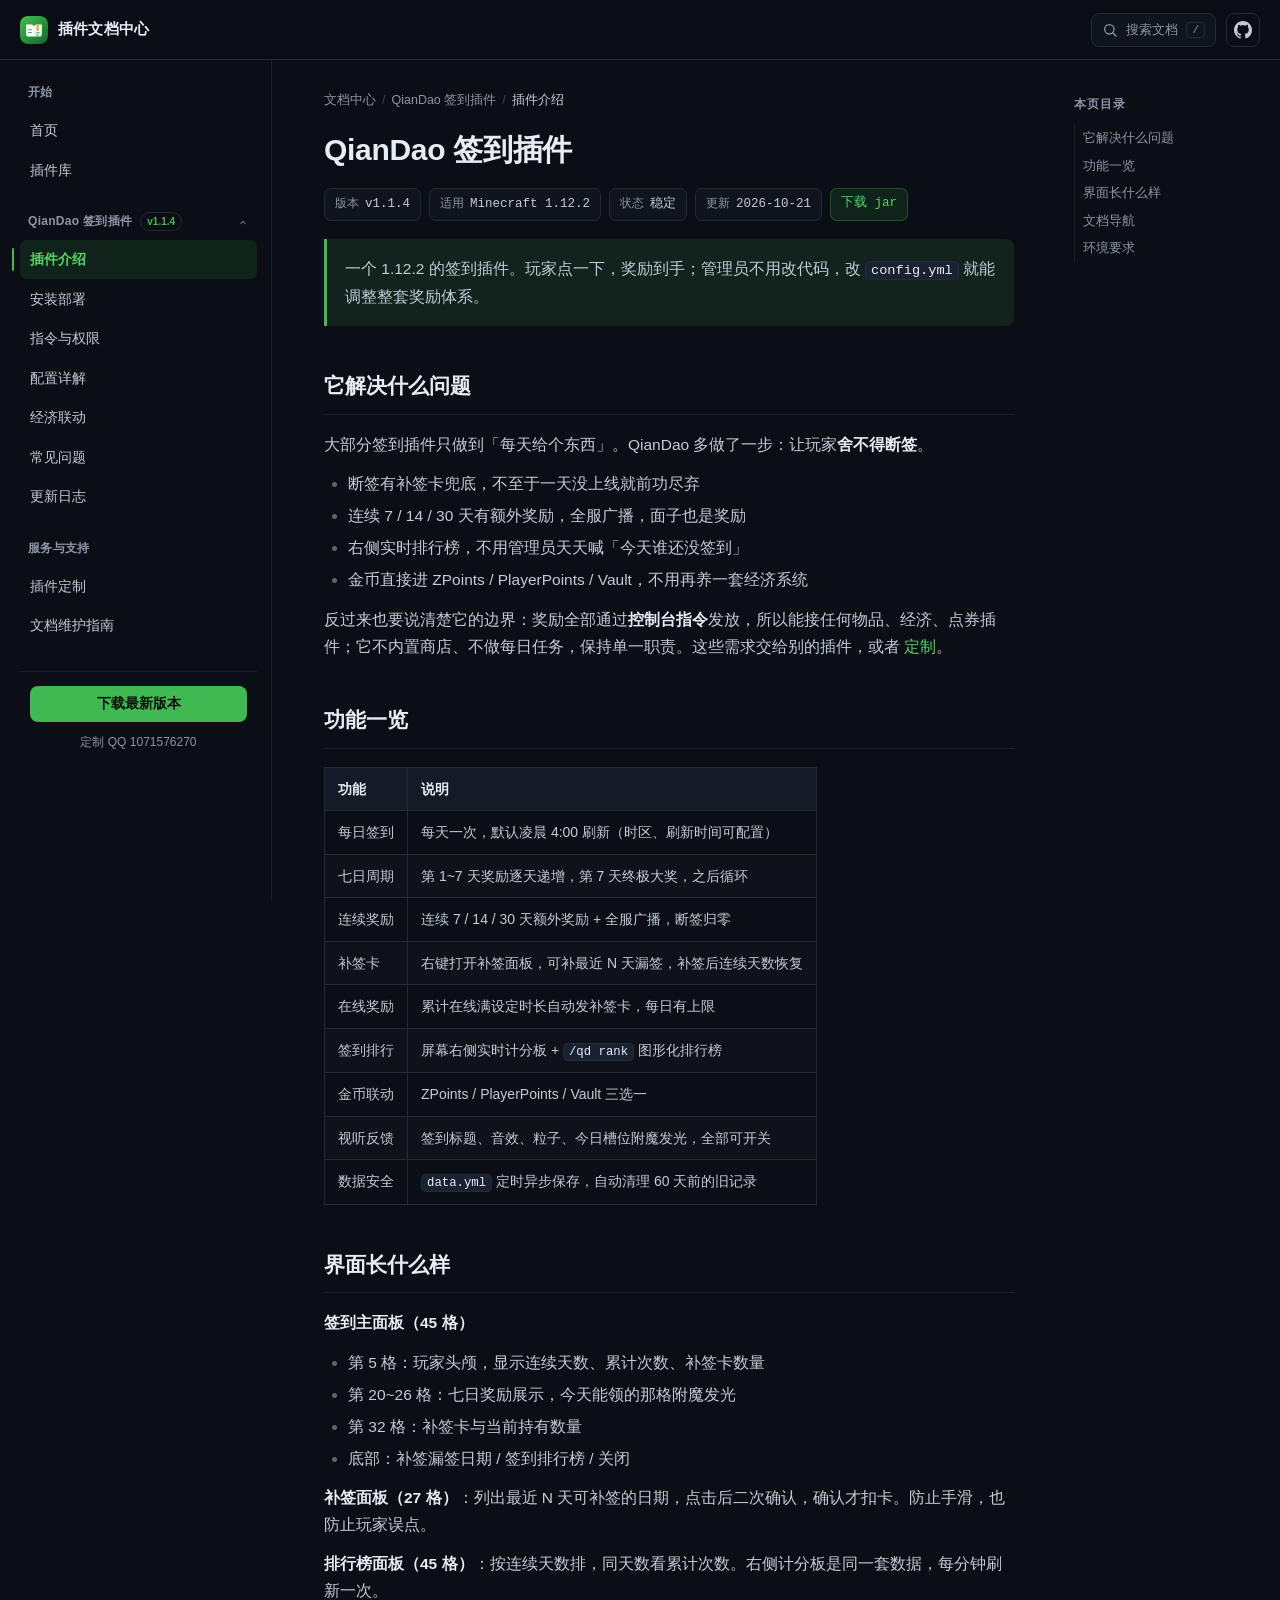
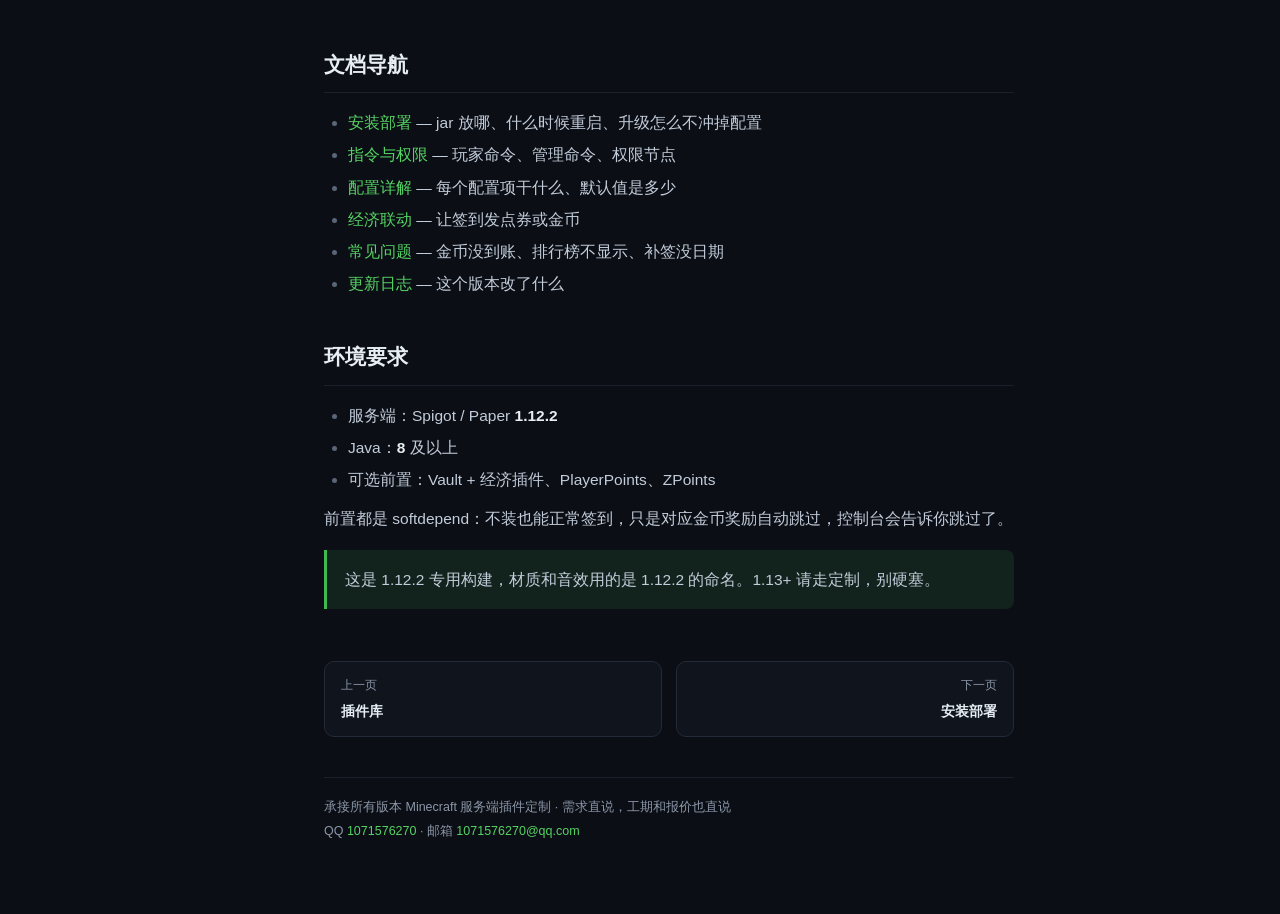
==== commit b8690ed0: "feat(docs): 更换站点图标为文档库标识 - 新增 assets/icon.svg：书本 + 书签，替代原 QD 字母标 - favicon 与顶栏标志统一使用同一份 SVG - 适配 16/" ====
--- a/docs/qiantao/index.html
+++ b/docs/qiantao/index.html
@@ -5,7 +5,8 @@
 <meta name="viewport" content="width=device-width, initial-scale=1">
 <title>QianDao · 插件介绍 · 插件文档中心</title>
 <meta name="description" content="QianDao 签到插件功能总览">
-<link rel="icon" href="data:image/svg+xml,%3Csvg xmlns='http://www.w3.org/2000/svg' viewBox='0 0 32 32'%3E%3Crect width='32' height='32' rx='7' fill='%230d1117'/%3E%3Cpath d='M9 8h9a5 5 0 0 1 0 10H9z' fill='none' stroke='%233fb950' stroke-width='2.6' stroke-linejoin='round'/%3E%3Cpath d='M9 18h11a5 5 0 0 1 0 10H9z' fill='none' stroke='%23e3b341' stroke-width='2.6' stroke-linejoin='round'/%3E%3C/svg%3E">
+<link rel="icon" type="image/svg+xml" href="../assets/icon.svg">
+<link rel="apple-touch-icon" href="../assets/icon.svg">
 <link rel="stylesheet" href="../assets/style.css">
 </head>
 <body>
@@ -14,7 +15,7 @@
     <svg viewBox="0 0 24 24" width="20" height="20" aria-hidden="true"><path d="M4 7h16M4 12h16M4 17h16" stroke="currentColor" stroke-width="2" stroke-linecap="round"/></svg>
   </button>
   <a class="brand" href="../index.html">
-    <span class="brand-mark">QD</span>
+    <img class="brand-mark" src="../assets/icon.svg" width="28" height="28" alt="">
     <span class="brand-text">插件文档中心</span>
   </a>
   <div class="topbar-right">
--- a/docs/assets/style.css
+++ b/docs/assets/style.css
@@ -77,17 +77,11 @@
 .brand:hover { text-decoration: none; }
 
 .brand-mark {
-  display: inline-flex;
-  align-items: center;
-  justify-content: center;
+  display: block;
+  flex: none;
   width: 28px;
   height: 28px;
   border-radius: 8px;
-  background: linear-gradient(135deg, var(--accent) 0%, #1f7a33 100%);
-  color: #06110a;
-  font-size: 12px;
-  font-weight: 800;
-  letter-spacing: 0.4px;
 }
 .brand-text { font-size: 15px; }
 
